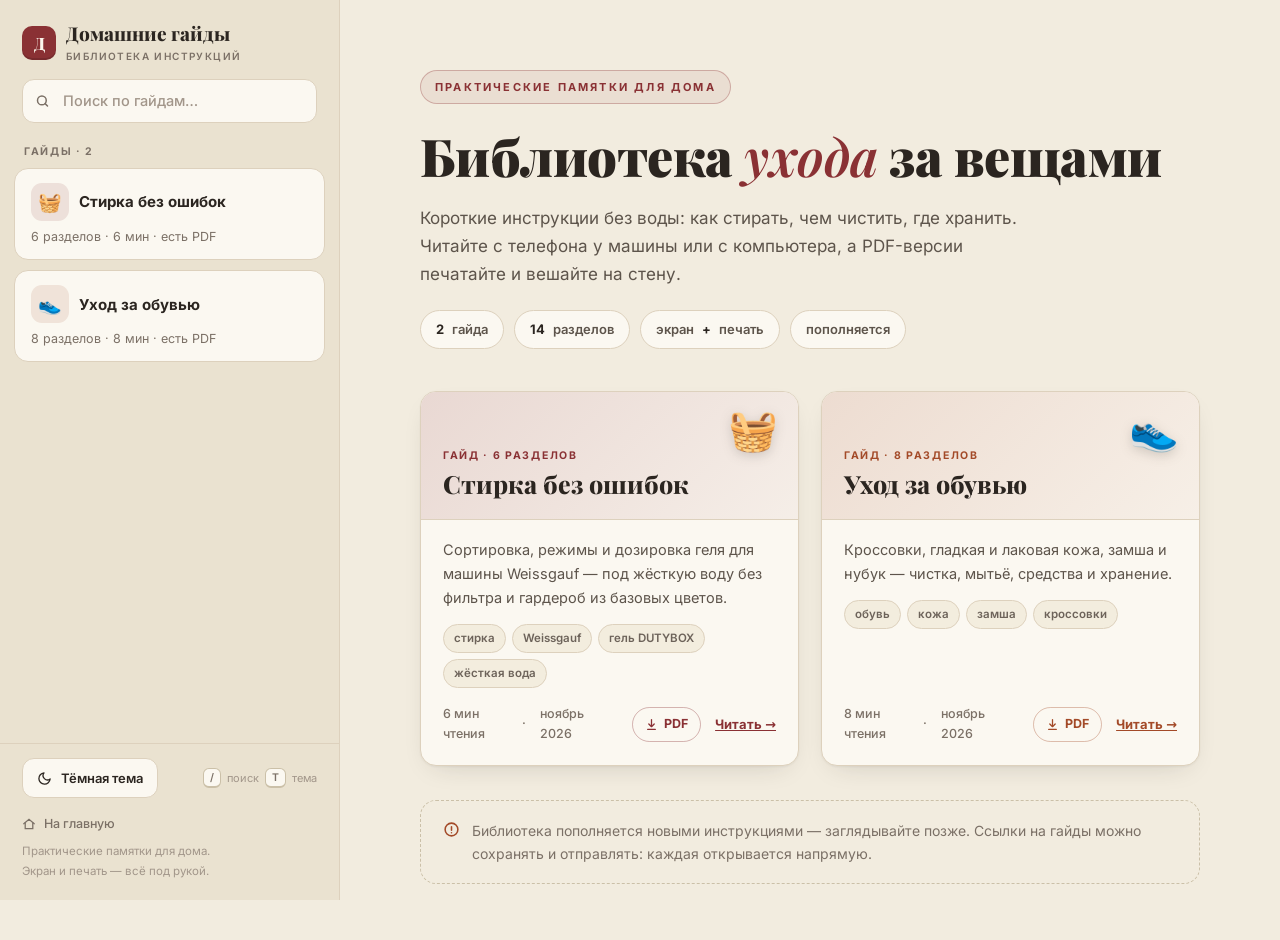
==== index.html @ 1242d40e "Add files via upload" ====
<!DOCTYPE html>
<html lang="ru">
<head>
<meta charset="UTF-8">
<meta name="viewport" content="width=device-width, initial-scale=1, viewport-fit=cover">
<title>Домашние гайды — библиотека инструкций по уходу</title>
<meta name="description" content="Практические памятки для дома: стирка без ошибок и уход за обувью. Читайте онлайн с телефона или компьютера, PDF-версии — для печати.">
<meta name="theme-color" content="#8a3134">
<script>
/* Тема ставится до первой отрисовки, чтобы не было вспышки светлым/тёмным.
   Порядок: сохранённый выбор -> системная настройка -> светлая. */
(function () {
  try {
    var t = localStorage.getItem('cg-theme');
    if (t !== 'dark' && t !== 'light') {
      t = window.matchMedia('(prefers-color-scheme: dark)').matches ? 'dark' : 'light';
    }
    document.documentElement.setAttribute('data-theme', t);
  } catch (e) {}
})();
</script>
<link rel="icon" href="favicon.svg" type="image/svg+xml">
<link rel="apple-touch-icon" href="icons/icon-192.png">
<link rel="manifest" href="manifest.webmanifest">
<meta property="og:title" content="Домашние гайды — библиотека инструкций по уходу">
<meta property="og:description" content="Стирка без ошибок, уход за обувью и другие практические памятки. Экран + печать.">
<meta property="og:type" content="website">
<link rel="stylesheet" href="fonts/fonts.css">
<link rel="stylesheet" href="css/style.css">
</head>
<body data-page="home">
<div id="progress" aria-hidden="true"></div>
<a class="skip" href="#main">К содержанию</a>

<header class="topbar">
  <button id="burger" class="burger" aria-label="Открыть меню" aria-expanded="false" type="button">
    <span></span><span></span><span></span>
  </button>
  <a class="brand" href="./">
    <span class="brand-mark" aria-hidden="true">Д</span>
    <span><span class="brand-name">Домашние гайды</span></span>
  </a>
  <button id="theme-top" class="theme-btn icon-btn" type="button" aria-label="Переключить тему" aria-pressed="false" title="Тёмная тема (T)">
    <svg class="ic-moon" width="17" height="17" viewBox="0 0 24 24" fill="none" stroke="currentColor" stroke-width="2" stroke-linecap="round" stroke-linejoin="round" aria-hidden="true"><path d="M21 12.8A9 9 0 1 1 11.2 3a7 7 0 0 0 9.8 9.8Z"/></svg>
    <svg class="ic-sun" width="17" height="17" viewBox="0 0 24 24" fill="none" stroke="currentColor" stroke-width="2" stroke-linecap="round" stroke-linejoin="round" aria-hidden="true"><circle cx="12" cy="12" r="4"/><path d="M12 2v2M12 20v2M4.9 4.9l1.4 1.4M17.7 17.7l1.4 1.4M2 12h2M20 12h2M4.9 19.1l1.4-1.4M17.7 6.3l1.4-1.4"/></svg>
  </button>
</header>

<div class="overlay" id="overlay"></div>
<aside class="drawer" id="drawer" aria-label="Меню библиотеки"><div class="side-head"><a class="brand" href="./"><span class="brand-mark" aria-hidden="true">Д</span><span><span class="brand-name">Домашние гайды</span><span class="brand-sub">библиотека инструкций</span></span></a></div><div class="side-search"><svg width="15" height="15" viewBox="0 0 24 24" fill="none" stroke="currentColor" stroke-width="2.4" stroke-linecap="round" aria-hidden="true"><circle cx="11" cy="11" r="7"/><path d="m20 20-3.8-3.8"/></svg><input class="search-input" type="search" placeholder="Поиск по гайдам…" aria-label="Поиск по гайдам"></div><div class="side-label">Гайды</div><nav class="side-nav" aria-label="Список гайдов"></nav><div class="side-foot"><div class="side-tools"><button class="theme-btn" type="button" aria-pressed="false" title="Тёмная тема (T)"><svg class="ic-moon" width="15" height="15" viewBox="0 0 24 24" fill="none" stroke="currentColor" stroke-width="2.1" stroke-linecap="round" stroke-linejoin="round" aria-hidden="true"><path d="M21 12.8A9 9 0 1 1 11.2 3a7 7 0 0 0 9.8 9.8Z"/></svg><svg class="ic-sun" width="15" height="15" viewBox="0 0 24 24" fill="none" stroke="currentColor" stroke-width="2.1" stroke-linecap="round" stroke-linejoin="round" aria-hidden="true"><circle cx="12" cy="12" r="4"/><path d="M12 2v2M12 20v2M4.9 4.9l1.4 1.4M17.7 17.7l1.4 1.4M2 12h2M20 12h2M4.9 19.1l1.4-1.4M17.7 6.3l1.4-1.4"/></svg><span class="tb-label">Тёмная тема</span></button><span class="side-kbd" title="Горячие клавиши"><kbd>/</kbd> поиск <kbd>T</kbd> тема</span></div><a href="./"><svg width="14" height="14" viewBox="0 0 24 24" fill="none" stroke="currentColor" stroke-width="2.2" stroke-linecap="round" aria-hidden="true"><path d="M3 11.5 12 4l9 7.5"/><path d="M5.5 10v10h13V10"/></svg> На главную</a><span class="side-copy">Практические памятки для дома.<br>Экран и печать — всё под рукой.</span></div><button class="drawer-close" aria-label="Закрыть меню" type="button">✕</button></aside>
<aside class="sidebar" id="sidebar" aria-label="Меню библиотеки"><div class="side-head"><a class="brand" href="./"><span class="brand-mark" aria-hidden="true">Д</span><span><span class="brand-name">Домашние гайды</span><span class="brand-sub">библиотека инструкций</span></span></a></div><div class="side-search"><svg width="15" height="15" viewBox="0 0 24 24" fill="none" stroke="currentColor" stroke-width="2.4" stroke-linecap="round" aria-hidden="true"><circle cx="11" cy="11" r="7"/><path d="m20 20-3.8-3.8"/></svg><input class="search-input" type="search" placeholder="Поиск по гайдам…" aria-label="Поиск по гайдам"></div><div class="side-label">Гайды</div><nav class="side-nav" aria-label="Список гайдов"></nav><div class="side-foot"><div class="side-tools"><button class="theme-btn" type="button" aria-pressed="false" title="Тёмная тема (T)"><svg class="ic-moon" width="15" height="15" viewBox="0 0 24 24" fill="none" stroke="currentColor" stroke-width="2.1" stroke-linecap="round" stroke-linejoin="round" aria-hidden="true"><path d="M21 12.8A9 9 0 1 1 11.2 3a7 7 0 0 0 9.8 9.8Z"/></svg><svg class="ic-sun" width="15" height="15" viewBox="0 0 24 24" fill="none" stroke="currentColor" stroke-width="2.1" stroke-linecap="round" stroke-linejoin="round" aria-hidden="true"><circle cx="12" cy="12" r="4"/><path d="M12 2v2M12 20v2M4.9 4.9l1.4 1.4M17.7 17.7l1.4 1.4M2 12h2M20 12h2M4.9 19.1l1.4-1.4M17.7 6.3l1.4-1.4"/></svg><span class="tb-label">Тёмная тема</span></button><span class="side-kbd" title="Горячие клавиши"><kbd>/</kbd> поиск <kbd>T</kbd> тема</span></div><a href="./"><svg width="14" height="14" viewBox="0 0 24 24" fill="none" stroke="currentColor" stroke-width="2.2" stroke-linecap="round" aria-hidden="true"><path d="M3 11.5 12 4l9 7.5"/><path d="M5.5 10v10h13V10"/></svg> На главную</a><span class="side-copy">Практические памятки для дома.<br>Экран и печать — всё под рукой.</span></div></aside>

<main id="main" class="main" tabindex="-1">
  <div class="main-inner">
<div class="hero"><span class="hero-kicker">Практические памятки для дома</span>
<h1>Библиотека <em>ухода</em> за вещами</h1>
<p class="hero-p">Короткие инструкции без воды: как стирать, чем чистить, где хранить. Читайте с телефона у машины или с компьютера, а PDF-версии печатайте и вешайте на стену.</p><div class="hero-stats"><span class="stat"><b>2</b> гайда</span><span class="stat"><b>14</b> разделов</span><span class="stat">экран <b>+</b> печать</span><span class="stat">пополняется</span></div></div><div class="lib-grid">
<article class="g-card" style="--ac:#8a3134" data-search="стирка weissgauf гель dutybox жёсткая вода сортировка режимы дозировка белье"><div class="g-cover"><span class="g-cover-emoji" aria-hidden="true">🧺</span><div><div class="g-cover-tag">Гайд · 6 разделов</div><div class="g-cover-title">Стирка без ошибок</div></div></div><div class="g-body">
<p class="g-sub">Сортировка, режимы и дозировка геля для машины Weissgauf — под жёсткую воду без фильтра и гардероб из базовых цветов.</p><div class="g-tags"><span class="tag">стирка</span><span class="tag">Weissgauf</span><span class="tag">гель DUTYBOX</span><span class="tag">жёсткая вода</span></div><div class="g-meta"><span>6 мин чтения</span><span>·</span><span>ноябрь 2026</span><span class="grow"></span><a class="g-pdf" href="pdf/gid-po-stirke-a4.pdf" download="" title="Скачать PDF для печати"><svg width="13" height="13" viewBox="0 0 24 24" fill="none" stroke="currentColor" stroke-width="2.4" stroke-linecap="round" stroke-linejoin="round" aria-hidden="true"><path d="M12 3v12"></path><path d="m7 11 5 5 5-5"></path><path d="M5 21h14"></path></svg>PDF</a><a class="g-read" href="guides/stirka-bez-oshibok.html">Читать →</a></div></div></article>
<article class="g-card" style="--ac:#a34a28" data-search="обувь кожа замша нубук кроссовки уход чистка хранение лак гладкая"><div class="g-cover"><span class="g-cover-emoji" aria-hidden="true">👟</span><div><div class="g-cover-tag">Гайд · 8 разделов</div><div class="g-cover-title">Уход за обувью</div></div></div><div class="g-body">
<p class="g-sub">Кроссовки, гладкая и лаковая кожа, замша и нубук — чистка, мытьё, средства и хранение.</p><div class="g-tags"><span class="tag">обувь</span><span class="tag">кожа</span><span class="tag">замша</span><span class="tag">кроссовки</span></div><div class="g-meta"><span>8 мин чтения</span><span>·</span><span>ноябрь 2026</span><span class="grow"></span><a class="g-pdf" href="pdf/uhod-za-obuvyu.pdf" download="" title="Скачать PDF для печати"><svg width="13" height="13" viewBox="0 0 24 24" fill="none" stroke="currentColor" stroke-width="2.4" stroke-linecap="round" stroke-linejoin="round" aria-hidden="true"><path d="M12 3v12"></path><path d="m7 11 5 5 5-5"></path><path d="M5 21h14"></path></svg>PDF</a><a class="g-read" href="guides/uhod-za-obuvyu.html">Читать →</a></div></div></article>
</div><div class="home-note"><svg width="17" height="17" viewBox="0 0 24 24" fill="none" stroke="currentColor" stroke-width="2.2" stroke-linecap="round" aria-hidden="true"><circle cx="12" cy="12" r="9"></circle><path d="M12 8v5"></path><path d="M12 16.5v.01"></path></svg><span>Библиотека пополняется новыми инструкциями — заглядывайте позже. Ссылки на гайды можно сохранять и отправлять: каждая открывается напрямую.</span></div>
  </div>
</main>

<div id="toast" class="toast" role="status" aria-live="polite"></div>

<button id="to-top" class="to-top" type="button" aria-label="Наверх" title="Наверх">
  <svg width="20" height="20" viewBox="0 0 24 24" fill="none" stroke="currentColor" stroke-width="2.4" stroke-linecap="round" stroke-linejoin="round" aria-hidden="true"><path d="M12 19V5"/><path d="m5 12 7-7 7 7"/></svg>
</button>

<noscript>
  <div style="max-width:640px;margin:24px auto;padding:0 20px;font-family:Arial,sans-serif;text-align:center">
    Меню и поиск работают с включённым JavaScript. Все материалы доступны и без него:
    <a href="./">главная</a> ·
    <a href="guides/stirka-bez-oshibok.html">Стирка без ошибок</a> ·
    <a href="guides/uhod-za-obuvyu.html">Уход за обувью</a> ·
    <a href="pdf/gid-po-stirke-a4.pdf">PDF: стирка</a> ·
    <a href="pdf/uhod-za-obuvyu.pdf">PDF: обувь</a>
  </div>
</noscript>

<script src="js/registry.js"></script>
<script src="js/app.js"></script>
</body>
</html>
---- fonts/fonts.css ----
/* Локальные шрифты: Inter + Playfair Display (cyrillic + latin, OFL) */
/* cyrillic */
@font-face {
  font-family: 'Inter';
  font-style: normal;
  font-weight: 400;
  font-display: swap;
  src: url(inter-400-cyrillic.woff2) format('woff2');
  unicode-range: U+0301, U+0400-045F, U+0490-0491, U+04B0-04B1, U+2116;
}
/* latin */
@font-face {
  font-family: 'Inter';
  font-style: normal;
  font-weight: 400;
  font-display: swap;
  src: url(inter-400-latin.woff2) format('woff2');
  unicode-range: U+0000-00FF, U+0131, U+0152-0153, U+02BB-02BC, U+02C6, U+02DA, U+02DC, U+0304, U+0308, U+0329, U+2000-206F, U+20AC, U+2122, U+2191, U+2193, U+2212, U+2215, U+FEFF, U+FFFD;
}
/* cyrillic */
@font-face {
  font-family: 'Inter';
  font-style: normal;
  font-weight: 500;
  font-display: swap;
  src: url(inter-500-cyrillic.woff2) format('woff2');
  unicode-range: U+0301, U+0400-045F, U+0490-0491, U+04B0-04B1, U+2116;
}
/* latin */
@font-face {
  font-family: 'Inter';
  font-style: normal;
  font-weight: 500;
  font-display: swap;
  src: url(inter-500-latin.woff2) format('woff2');
  unicode-range: U+0000-00FF, U+0131, U+0152-0153, U+02BB-02BC, U+02C6, U+02DA, U+02DC, U+0304, U+0308, U+0329, U+2000-206F, U+20AC, U+2122, U+2191, U+2193, U+2212, U+2215, U+FEFF, U+FFFD;
}
/* cyrillic */
@font-face {
  font-family: 'Inter';
  font-style: normal;
  font-weight: 600;
  font-display: swap;
  src: url(inter-600-cyrillic.woff2) format('woff2');
  unicode-range: U+0301, U+0400-045F, U+0490-0491, U+04B0-04B1, U+2116;
}
/* latin */
@font-face {
  font-family: 'Inter';
  font-style: normal;
  font-weight: 600;
  font-display: swap;
  src: url(inter-600-latin.woff2) format('woff2');
  unicode-range: U+0000-00FF, U+0131, U+0152-0153, U+02BB-02BC, U+02C6, U+02DA, U+02DC, U+0304, U+0308, U+0329, U+2000-206F, U+20AC, U+2122, U+2191, U+2193, U+2212, U+2215, U+FEFF, U+FFFD;
}
/* cyrillic */
@font-face {
  font-family: 'Inter';
  font-style: normal;
  font-weight: 700;
  font-display: swap;
  src: url(inter-700-cyrillic.woff2) format('woff2');
  unicode-range: U+0301, U+0400-045F, U+0490-0491, U+04B0-04B1, U+2116;
}
/* latin */
@font-face {
  font-family: 'Inter';
  font-style: normal;
  font-weight: 700;
  font-display: swap;
  src: url(inter-700-latin.woff2) format('woff2');
  unicode-range: U+0000-00FF, U+0131, U+0152-0153, U+02BB-02BC, U+02C6, U+02DA, U+02DC, U+0304, U+0308, U+0329, U+2000-206F, U+20AC, U+2122, U+2191, U+2193, U+2212, U+2215, U+FEFF, U+FFFD;
}
/* cyrillic */
@font-face {
  font-family: 'Inter';
  font-style: normal;
  font-weight: 800;
  font-display: swap;
  src: url(inter-800-cyrillic.woff2) format('woff2');
  unicode-range: U+0301, U+0400-045F, U+0490-0491, U+04B0-04B1, U+2116;
}
/* latin */
@font-face {
  font-family: 'Inter';
  font-style: normal;
  font-weight: 800;
  font-display: swap;
  src: url(inter-800-latin.woff2) format('woff2');
  unicode-range: U+0000-00FF, U+0131, U+0152-0153, U+02BB-02BC, U+02C6, U+02DA, U+02DC, U+0304, U+0308, U+0329, U+2000-206F, U+20AC, U+2122, U+2191, U+2193, U+2212, U+2215, U+FEFF, U+FFFD;
}
/* cyrillic */
@font-face {
  font-family: 'Playfair Display';
  font-style: italic;
  font-weight: 600;
  font-display: swap;
  src: url(playfair-display-600-italic-cyrillic.woff2) format('woff2');
  unicode-range: U+0301, U+0400-045F, U+0490-0491, U+04B0-04B1, U+2116;
}
/* latin */
@font-face {
  font-family: 'Playfair Display';
  font-style: italic;
  font-weight: 600;
  font-display: swap;
  src: url(playfair-display-600-italic-latin.woff2) format('woff2');
  unicode-range: U+0000-00FF, U+0131, U+0152-0153, U+02BB-02BC, U+02C6, U+02DA, U+02DC, U+0304, U+0308, U+0329, U+2000-206F, U+20AC, U+2122, U+2191, U+2193, U+2212, U+2215, U+FEFF, U+FFFD;
}
/* cyrillic */
@font-face {
  font-family: 'Playfair Display';
  font-style: normal;
  font-weight: 700;
  font-display: swap;
  src: url(playfair-display-700-cyrillic.woff2) format('woff2');
  unicode-range: U+0301, U+0400-045F, U+0490-0491, U+04B0-04B1, U+2116;
}
/* latin */
@font-face {
  font-family: 'Playfair Display';
  font-style: normal;
  font-weight: 700;
  font-display: swap;
  src: url(playfair-display-700-latin.woff2) format('woff2');
  unicode-range: U+0000-00FF, U+0131, U+0152-0153, U+02BB-02BC, U+02C6, U+02DA, U+02DC, U+0304, U+0308, U+0329, U+2000-206F, U+20AC, U+2122, U+2191, U+2193, U+2212, U+2215, U+FEFF, U+FFFD;
}
/* cyrillic */
@font-face {
  font-family: 'Playfair Display';
  font-style: normal;
  font-weight: 800;
  font-display: swap;
  src: url(playfair-display-800-cyrillic.woff2) format('woff2');
  unicode-range: U+0301, U+0400-045F, U+0490-0491, U+04B0-04B1, U+2116;
}
/* latin */
@font-face {
  font-family: 'Playfair Display';
  font-style: normal;
  font-weight: 800;
  font-display: swap;
  src: url(playfair-display-800-latin.woff2) format('woff2');
  unicode-range: U+0000-00FF, U+0131, U+0152-0153, U+02BB-02BC, U+02C6, U+02DA, U+02DC, U+0304, U+0308, U+0329, U+2000-206F, U+20AC, U+2122, U+2191, U+2193, U+2212, U+2215, U+FEFF, U+FFFD;
}
/* cyrillic */
@font-face {
  font-family: 'Playfair Display';
  font-style: normal;
  font-weight: 900;
  font-display: swap;
  src: url(playfair-display-900-cyrillic.woff2) format('woff2');
  unicode-range: U+0301, U+0400-045F, U+0490-0491, U+04B0-04B1, U+2116;
}
/* latin */
@font-face {
  font-family: 'Playfair Display';
  font-style: normal;
  font-weight: 900;
  font-display: swap;
  src: url(playfair-display-900-latin.woff2) format('woff2');
  unicode-range: U+0000-00FF, U+0131, U+0152-0153, U+02BB-02BC, U+02C6, U+02DA, U+02DC, U+0304, U+0308, U+0329, U+2000-206F, U+20AC, U+2122, U+2191, U+2193, U+2212, U+2215, U+FEFF, U+FFFD;
}
---- css/style.css ----
/* ============================================================
   Домашние гайды — библиотека инструкций по уходу
   Тёплая журнальная палитра: крем + вино + терракота
   ============================================================ */

:root{
  --bg:#f2ecdf;
  --bg-2:#eae2d0;
  --card:#fbf8f1;
  --card-2:#f3edde;
  --ink:#2b2520;
  --muted:#7b7066;
  --soft:#5d544b;
  --body2:#453e35;
  --tag2:#6d635a;
  --quote:#463d33;
  --faint:#a2968a;
  --line:#ddd1bd;
  --line-2:#cbc0a8;
  --wine:#8a3134;
  --wine-ink:#8a3134;
  --wine-d:#6f2729;
  --terra:#a34a28;
  --terra-ink:#a34a28;
  --olive:#66713d;
  --olive-ink:#66713d;
  --on-accent:#fbf6ec;
  --topbar-bg:rgba(242,236,223,.92);
  --overlay:rgba(43,37,32,.42);
  --toast-bg:#332c26;
  --toast-fg:#f6efe2;
  --sb-thumb:#cfc3ad;
  --lid1:#e6dcc8;
  --lid2:#d9cdb4;
  --sel:rgba(138,49,52,.18);
  --sh:0 1px 2px rgba(43,37,32,.05),0 10px 28px -14px rgba(43,37,32,.22);
  --sh-hover:0 2px 4px rgba(43,37,32,.06),0 16px 36px -14px rgba(43,37,32,.30);
  --r:16px;
  --topbar-h:60px;
  --font-body:'Inter',system-ui,-apple-system,'Segoe UI',Roboto,Arial,sans-serif;
  --font-disp:'Playfair Display',Georgia,'Times New Roman',serif;
  color-scheme:light;
}

*{box-sizing:border-box}
html{scroll-behavior:smooth}
body{
  margin:0;
  background:var(--bg);
  color:var(--ink);
  font:400 16px/1.65 var(--font-body);
  -webkit-font-smoothing:antialiased;
  text-rendering:optimizeLegibility;
  transition:background-color .25s ease,color .25s ease;
}
h1,h2,h3,h4{font-family:var(--font-disp);font-weight:800;line-height:1.22;margin:0}
p{margin:0 0 12px}
p:last-child{margin-bottom:0}
a{color:var(--wine-ink)}
img{max-width:100%}
button{font-family:inherit}
::selection{background:var(--sel)}

:focus-visible{outline:2px solid var(--wine-ink);outline-offset:2px;border-radius:6px}

.skip{
  position:absolute;left:-9999px;top:0;z-index:200;
  background:var(--wine);color:var(--on-accent);padding:10px 18px;border-radius:0 0 10px 0;font-weight:600;text-decoration:none;
}
.skip:focus{left:0}

/* ============ ПРОГРЕСС ЧТЕНИЯ ============ */
#progress{
  position:fixed;top:0;left:0;height:3px;width:0;
  background:linear-gradient(90deg,var(--wine),var(--terra));
  z-index:120;transition:width .12s linear;
}

/* ============ ТОПБАР (мобильный) ============ */
.topbar{
  display:none;
  position:sticky;top:0;z-index:90;
  height:var(--topbar-h);
  align-items:center;gap:6px;
  padding:0 12px;
  padding-top:env(safe-area-inset-top,0px);
  background:var(--topbar-bg);
  backdrop-filter:blur(10px);
  -webkit-backdrop-filter:blur(10px);
  border-bottom:1px solid var(--line);
}
.brand{
  display:flex;align-items:center;gap:10px;
  text-decoration:none;color:var(--ink);
}
.brand-mark{
  width:34px;height:34px;flex:none;border-radius:10px;
  background:var(--wine);color:var(--on-accent);
  display:grid;place-items:center;
  font-family:var(--font-disp);font-weight:800;font-size:17px;
  box-shadow:inset 0 -2px 0 rgba(0,0,0,.14);
}
.brand-name{font-family:var(--font-disp);font-weight:800;font-size:19px;line-height:1.05}
.brand-sub{display:block;font-family:var(--font-body);font-weight:600;font-size:10px;letter-spacing:.14em;text-transform:uppercase;color:var(--muted)}
.brand:hover .brand-name{color:var(--wine-ink)}

.burger{
  width:44px;height:44px;flex:none;
  border:1px solid var(--line);border-radius:12px;
  background:var(--card);cursor:pointer;
  display:grid;place-items:center;
  padding:0;
}
.burger span{display:block;width:18px;height:2px;background:var(--ink);border-radius:2px;margin:2.5px auto;transition:transform .2s,opacity .2s}
.burger[aria-expanded="true"] span:nth-child(1){transform:translateY(7px) rotate(45deg)}
.burger[aria-expanded="true"] span:nth-child(2){opacity:0}
.burger[aria-expanded="true"] span:nth-child(3){transform:translateY(-7px) rotate(-45deg)}

/* ============ САЙДБАР ============ */
.sidebar{
  position:fixed;top:0;left:0;bottom:0;z-index:80;
  width:340px;
  display:flex;flex-direction:column;
  background:var(--bg-2);
  border-right:1px solid var(--line);
}
.side-head{padding:22px 22px 14px}
.side-search{position:relative;margin:0 22px 14px}
.side-search svg{position:absolute;left:13px;top:50%;transform:translateY(-50%);color:var(--muted);pointer-events:none}
.search-input{
  width:100%;height:44px;
  padding:0 14px 0 40px;
  border:1px solid var(--line);border-radius:12px;
  background:var(--card);color:var(--ink);
  font:500 14.5px var(--font-body);
}
.search-input::placeholder{color:var(--faint)}
.search-input:focus{border-color:var(--line-2);outline:none;box-shadow:0 0 0 3px rgba(138,49,52,.10)}

.side-label{
  padding:6px 24px;
  font-size:10.5px;font-weight:700;letter-spacing:.16em;text-transform:uppercase;color:var(--muted);
}
.side-nav{flex:1;overflow-y:auto;padding:2px 14px 18px;overscroll-behavior:contain}
.side-nav::-webkit-scrollbar{width:8px}
.side-nav::-webkit-scrollbar-thumb{background:var(--sb-thumb);border-radius:8px;border:2px solid var(--bg-2)}

.side-card{
  display:block;position:relative;
  padding:14px 14px 13px 16px;margin-bottom:10px;
  background:var(--card);border:1px solid var(--line);border-radius:14px;
  text-decoration:none;color:var(--ink);
  transition:transform .15s ease,box-shadow .15s ease,border-color .15s ease;
}
.side-card:hover{transform:translateX(3px);box-shadow:var(--sh)}
.side-card.active{border-color:var(--ac,#8a3134);box-shadow:inset 3px 0 0 var(--ac,#8a3134),var(--sh)}
.side-card-top{display:flex;align-items:center;gap:10px}
.side-emoji{
  width:38px;height:38px;flex:none;border-radius:11px;
  display:grid;place-items:center;font-size:19px;
  background:color-mix(in srgb,var(--ac,#8a3134) 12%,var(--card));
}
.side-card-t{font-weight:700;font-size:15px;line-height:1.3}
.side-card-meta{margin-top:7px;font-size:12.5px;color:var(--muted);line-height:1.45}
.side-empty{padding:18px 12px;color:var(--muted);font-size:14px;text-align:center}

.side-foot{border-top:1px solid var(--line);padding:14px 22px 18px;font-size:12.5px;color:var(--muted)}
.side-foot a{display:flex;align-items:center;gap:8px;color:var(--muted);text-decoration:none;padding:6px 0;font-weight:500}
.side-foot a:hover{color:var(--wine-ink)}
.side-foot .dot{color:var(--line-2)}
.side-copy{margin-top:8px;font-size:11.5px;color:var(--faint)}

/* ============ ОСНОВНАЯ КОЛОНКА ============ */
.main{
  margin-left:340px;
  min-height:100vh;
  display:flex;flex-direction:column;
}
.main-inner{flex:1;width:100%;max-width:860px;margin:0 auto;padding:44px 40px 56px}

/* ============ ГЛАВНАЯ ============ */
.hero{padding:26px 0 8px}
.hero-kicker{
  display:inline-flex;align-items:center;gap:8px;
  font-size:11px;font-weight:700;letter-spacing:.2em;text-transform:uppercase;color:var(--wine-ink);
  border:1px solid color-mix(in srgb,var(--wine-ink) 30%,transparent);
  background:color-mix(in srgb,var(--wine-ink) 7%,transparent);
  padding:7px 14px;border-radius:999px;margin-bottom:20px;
}
.hero h1{font-size:clamp(34px,4.6vw,52px);font-weight:900;letter-spacing:-.01em}
.hero h1 em{font-style:italic;font-weight:600;color:var(--wine-ink)}
.hero-p{max-width:600px;margin-top:16px;font-size:17px;color:var(--soft)}
.hero-stats{display:flex;flex-wrap:wrap;gap:10px;margin-top:22px}
.stat{
  display:inline-flex;align-items:center;gap:8px;
  background:var(--card);border:1px solid var(--line);border-radius:999px;
  padding:8px 15px;font-size:13px;font-weight:600;color:var(--soft);
}
.stat b{color:var(--ink);font-weight:700}

.lib-grid{display:grid;grid-template-columns:1fr 1fr;gap:22px;margin-top:34px}
.g-card{
  position:relative;display:flex;flex-direction:column;
  background:var(--card);border:1px solid var(--line);border-radius:var(--r);
  overflow:hidden;text-decoration:none;color:var(--ink);
  box-shadow:var(--sh);
  transition:transform .18s ease,box-shadow .18s ease;
}
.g-card:hover{transform:translateY(-4px);box-shadow:var(--sh-hover)}
.g-cover{
  position:relative;min-height:128px;padding:20px 22px;
  display:flex;align-items:flex-end;
  background:linear-gradient(135deg,color-mix(in srgb,var(--ac) 16%,var(--card)),color-mix(in srgb,var(--ac) 5%,var(--card)));
  border-bottom:1px solid var(--line);
}
.g-cover-emoji{
  position:absolute;top:18px;right:20px;font-size:40px;line-height:1;
  filter:drop-shadow(0 3px 6px rgba(43,37,32,.18));
}
.g-cover-tag{
  font-size:10.5px;font-weight:700;letter-spacing:.16em;text-transform:uppercase;color:var(--ac);
}
.g-cover-title{font-family:var(--font-disp);font-weight:800;font-size:25px;line-height:1.15;margin-top:6px}
.g-body{padding:18px 22px 20px;display:flex;flex-direction:column;flex:1}
.g-sub{font-size:14.5px;color:var(--soft);margin:0 0 14px}
.g-tags{display:flex;flex-wrap:wrap;gap:6px;margin-bottom:16px}
.tag{
  font-size:11.5px;font-weight:600;color:var(--tag2);
  background:var(--card-2);border:1px solid var(--line);
  padding:4px 10px;border-radius:999px;
}
.g-meta{
  margin-top:auto;display:flex;align-items:center;gap:14px;
  font-size:12.5px;color:var(--muted);font-weight:500;
}
.g-meta .grow{flex:1}
.g-pdf{
  display:inline-flex;align-items:center;gap:6px;
  font-weight:700;font-size:12.5px;color:var(--ac);
  text-decoration:none;border:1px solid color-mix(in srgb,var(--ac) 35%,transparent);
  padding:6px 12px;border-radius:999px;
  transition:background .15s;
}
.g-pdf:hover{background:color-mix(in srgb,var(--ac) 9%,transparent)}
.g-read{
  display:inline-flex;align-items:center;gap:6px;
  font-weight:700;font-size:13px;color:var(--ac);
  white-space:nowrap;
}
.g-card .g-pdf{position:relative;z-index:2}
.g-card:hover .g-read{gap:9px}

.home-note{
  margin-top:34px;padding:18px 22px;
  border:1px dashed var(--line-2);border-radius:var(--r);
  color:var(--muted);font-size:14px;display:flex;gap:12px;align-items:flex-start;
}
.home-note svg{flex:none;margin-top:2px;color:var(--terra-ink)}

/* ============ СТАТЬЯ ============ */
.crumbs{display:flex;align-items:center;gap:8px;margin-bottom:22px}
.crumbs a{
  display:inline-flex;align-items:center;gap:7px;
  font-size:13px;font-weight:600;color:var(--muted);text-decoration:none;
  padding:8px 14px;border:1px solid var(--line);border-radius:999px;background:var(--card);
  transition:color .15s,border-color .15s;
}
.crumbs a:hover{color:var(--wine-ink);border-color:var(--line-2)}

.art-head{padding:6px 0 8px;border-bottom:2px solid var(--ac);margin-bottom:26px}
.art-chips{display:flex;flex-wrap:wrap;align-items:center;gap:8px;margin-bottom:14px}
.art-emoji{
  width:44px;height:44px;border-radius:13px;font-size:23px;
  display:grid;place-items:center;
  background:color-mix(in srgb,var(--ac) 13%,var(--card));
  border:1px solid color-mix(in srgb,var(--ac) 22%,transparent);
}
.art-kicker{font-size:11px;font-weight:700;letter-spacing:.18em;text-transform:uppercase;color:var(--ac)}
.art-head h1{font-size:clamp(30px,4vw,44px);font-weight:900;letter-spacing:-.01em;margin:8px 0 10px}
.art-lede{font-size:17px;color:var(--soft);max-width:640px}
.art-actions{display:flex;flex-wrap:wrap;gap:10px;margin-top:18px}
.btn{
  display:inline-flex;align-items:center;gap:8px;
  min-height:44px;padding:10px 18px;
  border-radius:999px;border:1px solid transparent;
  font:600 14px var(--font-body);text-decoration:none;cursor:pointer;
  transition:background .15s,transform .1s;
}
.btn:active{transform:scale(.97)}
.btn-accent{background:var(--ac);color:var(--on-accent)}
.btn-accent:hover{background:color-mix(in srgb,var(--ac) 86%,black)}
.btn-ghost{background:var(--card);border-color:var(--line);color:var(--ink)}
.btn-ghost:hover{border-color:var(--line-2);background:var(--card-2)}
.art-meta{
  display:flex;flex-wrap:wrap;gap:6px 18px;margin-top:16px;
  font-size:12.5px;color:var(--muted);font-weight:500;
}
.art-meta b{color:var(--soft);font-weight:600}

/* Содержание */
.toc{
  background:var(--card);border:1px solid var(--line);border-radius:var(--r);
  padding:20px 22px;margin-bottom:40px;box-shadow:var(--sh);
}
.toc-t{
  font-family:var(--font-body);font-size:11px;font-weight:700;
  letter-spacing:.18em;text-transform:uppercase;color:var(--muted);margin-bottom:12px;
}
.toc ol{list-style:none;margin:0;padding:0;display:grid;grid-template-columns:1fr 1fr;gap:2px 22px}
.toc a{
  display:flex;gap:10px;align-items:baseline;
  padding:7px 6px;border-radius:9px;text-decoration:none;color:var(--ink);
  font-size:14.5px;font-weight:500;line-height:1.4;
}
.toc a:hover{background:var(--card-2)}
.toc .n{font-family:var(--font-disp);font-style:italic;font-weight:600;color:var(--ac);font-size:13px;min-width:20px}
.toc a.cur{background:color-mix(in srgb,var(--ac) 8%,transparent)}
.toc a.cur .t{font-weight:700}

/* Разделы */
.sec{scroll-margin-top:84px;margin-bottom:46px}
.sec-head{display:flex;gap:18px;align-items:baseline;margin-bottom:14px}
.sec-num{
  font-family:var(--font-disp);font-weight:900;font-style:italic;
  font-size:44px;line-height:1;color:color-mix(in srgb,var(--ac) 55%,transparent);
  flex:none;transform:translateY(4px);
}
.sec-kicker{font-size:10.5px;font-weight:700;letter-spacing:.18em;text-transform:uppercase;color:var(--ac);margin-bottom:5px}
.sec-head h2{font-size:clamp(23px,3vw,30px);letter-spacing:-.01em}
.sec-intro{color:var(--soft);font-size:15.5px;max-width:660px;margin-bottom:20px}
.sec .blk-p{max-width:680px}

/* Потоки сортировки */
.streams{display:flex;flex-direction:column;gap:14px;margin:18px 0}
.stream{
  display:grid;grid-template-columns:56px 1fr;gap:16px;
  background:var(--card);border:1px solid var(--line);border-left:4px solid var(--sc,var(--ac));
  border-radius:14px;padding:16px 18px;box-shadow:var(--sh);
}
.stream-letter{
  width:52px;height:52px;border-radius:14px;
  display:grid;place-items:center;
  font-family:var(--font-disp);font-weight:900;font-size:26px;
  color:var(--sc,var(--ac));
  background:color-mix(in srgb,var(--sc,var(--ac)) 12%,var(--card));
}
.stream-title{font-weight:700;font-size:16px}
.stream-badge{
  display:inline-block;margin-left:8px;padding:3px 9px;border-radius:999px;
  font-size:10px;font-weight:700;letter-spacing:.1em;text-transform:uppercase;
  color:var(--sc,var(--ac));background:color-mix(in srgb,var(--sc,var(--ac)) 10%,transparent);
  vertical-align:2px;
}
.stream-chips{display:flex;flex-wrap:wrap;gap:6px;margin:9px 0 10px}
.chip{
  font-size:12.5px;font-weight:600;padding:4px 11px;border-radius:999px;
  background:var(--card-2);border:1px solid var(--line);color:var(--tag2);
}
.stream-action{display:flex;gap:9px;font-size:14.5px;color:var(--body2)}
.stream-action .arr{color:var(--sc,var(--ac));font-weight:800;flex:none}

/* Примечания */
.note{
  display:flex;gap:13px;
  background:var(--card);border:1px solid var(--line);border-left:4px solid var(--nc,#7b6a55);
  border-radius:13px;padding:15px 17px;margin:16px 0;box-shadow:var(--sh);
}
.note-ic{
  width:30px;height:30px;flex:none;border-radius:999px;
  display:grid;place-items:center;
  font-weight:800;font-size:14px;font-family:var(--font-body);
  color:#fff;background:var(--nc,#7b6a55);
}
.note-t{font-weight:700;font-size:14.5px;margin-bottom:3px}
.note-d{font-size:14.5px;color:var(--body2)}
.note ul{margin:6px 0 0;padding-left:18px}
.note li{margin-bottom:5px}
.note li:last-child{margin-bottom:0}
.note--tip{--nc:var(--olive)}
.note--warn{--nc:var(--wine)}
.note--info{--nc:#7b6a55}
.note--key{--nc:var(--terra)}
.note--key{background:linear-gradient(120deg,color-mix(in srgb,var(--terra) 9%,var(--card)),var(--card))}

/* Таблицы */
.tbl-wrap{
  margin:18px 0;
  background:var(--card);border:1px solid var(--line);border-radius:var(--r);
  box-shadow:var(--sh);overflow-x:auto;
}
table{width:100%;min-width:600px;border-collapse:collapse;font-size:14px}
thead th{
  text-align:left;padding:12px 14px;
  font-size:10.5px;font-weight:700;letter-spacing:.14em;text-transform:uppercase;
  color:var(--ac);background:color-mix(in srgb,var(--ac) 8%,var(--card));
  border-bottom:2px solid color-mix(in srgb,var(--ac) 25%,transparent);
  white-space:nowrap;
}
tbody td{padding:13px 14px;border-bottom:1px solid var(--line);vertical-align:top;line-height:1.55;color:var(--body2)}
tbody tr:last-child td{border-bottom:none}
tbody tr:nth-child(even) td{background:color-mix(in srgb,var(--card-2) 55%,transparent)}
td.strong{font-weight:700;color:var(--ink)}
.row-badge{
  display:inline-block;margin-top:5px;padding:2px 8px;border-radius:999px;
  font-size:10px;font-weight:700;letter-spacing:.08em;text-transform:uppercase;
  color:var(--ac);background:color-mix(in srgb,var(--ac) 11%,transparent);
}
td .dim{color:var(--muted)}

/* Лоток */
.tray{margin:20px 0}
.tray-lid{
  height:12px;margin:0 8px;
  background:linear-gradient(180deg,var(--lid1),var(--lid2));
  border:1px solid var(--line-2);border-bottom:none;
  border-radius:10px 10px 0 0;
}
.tray-cells{display:grid;grid-template-columns:2fr 1fr 1fr;gap:0;border:1px solid var(--line-2);border-radius:0 0 14px 14px;overflow:hidden;box-shadow:var(--sh)}
.tray-cell{padding:16px 16px 14px;background:var(--card);border-right:1px dashed var(--line-2);min-height:128px;display:flex;flex-direction:column}
.tray-cell:last-child{border-right:none}
.tray-slot{font-size:10px;font-weight:700;letter-spacing:.14em;color:var(--muted);margin-bottom:8px}
.tray-name{font-weight:800;font-size:15px;letter-spacing:.02em;text-transform:uppercase;color:var(--ac)}
.tray-cell.t-empty .tray-name{color:var(--muted)}
.tray-cell.t-cond .tray-name{color:var(--olive-ink)}
.tray-sub{font-size:11px;color:var(--muted);font-weight:600;margin-top:2px}
.tray-note{margin-top:auto;padding-top:10px;font-size:13px;color:var(--soft);line-height:1.5}

/* Дозировка */
.dosing{margin:18px 0;border:1px solid var(--line);border-radius:var(--r);background:var(--card);overflow:hidden;box-shadow:var(--sh)}
.dosing-t{
  padding:13px 18px;font-size:11px;font-weight:700;letter-spacing:.16em;text-transform:uppercase;
  color:var(--ac);background:color-mix(in srgb,var(--ac) 8%,var(--card));
  border-bottom:1px solid var(--line);
}
.dose-row{display:grid;grid-template-columns:118px 1fr;gap:14px;align-items:center;padding:14px 18px;border-bottom:1px solid var(--line)}
.dose-row:last-child{border-bottom:none}
.dose-val{font-family:var(--font-disp);font-weight:800;font-size:23px;color:var(--ac);line-height:1}
.dose-val small{display:block;font-family:var(--font-body);font-weight:600;font-size:10px;letter-spacing:.12em;text-transform:uppercase;color:var(--muted);margin-top:4px}
.dose-txt{font-size:14px;color:var(--body2)}
.dose-row.base{background:color-mix(in srgb,var(--ac) 7%,var(--card))}
.base-badge{
  display:inline-block;margin-left:8px;padding:2px 9px;border-radius:999px;
  font-size:10px;font-weight:800;letter-spacing:.1em;text-transform:uppercase;
  background:var(--ac);color:var(--on-accent);vertical-align:2px;
}

/* Особые случаи */
.cases{display:grid;grid-template-columns:1fr 1fr;gap:14px;margin:18px 0}
.case{
  background:var(--card);border:1px solid var(--line);border-radius:14px;
  padding:16px 18px;box-shadow:var(--sh);
}
.case-q{font-weight:700;font-size:15px;margin-bottom:7px;display:flex;gap:9px;align-items:baseline}
.case-q::before{content:'?';flex:none;width:22px;height:22px;border-radius:999px;background:color-mix(in srgb,var(--ac) 13%,transparent);color:var(--ac);font-weight:800;font-size:13px;display:grid;place-items:center;transform:translateY(3px)}
.case-a{font-size:14px;color:var(--body2)}

/* Расходники */
.supplies{display:grid;grid-template-columns:repeat(3,1fr);gap:14px;margin:18px 0}
.supply{
  position:relative;background:var(--card);border:1px solid var(--line);border-radius:14px;
  padding:20px 18px 16px;box-shadow:var(--sh);
}
.supply-num{
  position:absolute;top:-11px;left:16px;
  background:var(--ac);color:var(--on-accent);
  font-size:11px;font-weight:800;letter-spacing:.08em;
  padding:4px 11px;border-radius:999px;
}
.supply-t{font-weight:700;font-size:15.5px;margin-bottom:7px}
.supply-d{font-size:13.5px;color:var(--body2)}

/* Шаги */
.steps{display:flex;flex-direction:column;gap:12px;margin:18px 0;counter-reset:step}
.step{
  display:grid;grid-template-columns:46px 1fr;gap:15px;align-items:start;
  background:var(--card);border:1px solid var(--line);border-radius:14px;
  padding:15px 17px;box-shadow:var(--sh);
}
.step-num{
  counter-increment:step;
  width:44px;height:44px;border-radius:999px;
  display:grid;place-items:center;
  font-family:var(--font-disp);font-weight:800;font-size:19px;
  color:var(--on-accent);background:var(--ac);
  box-shadow:inset 0 -2px 0 rgba(0,0,0,.16);
}
.step-num::before{content:counter(step)}
.step-t{font-weight:700;font-size:15.5px;margin-bottom:4px}
.step-d{font-size:14.5px;color:var(--body2)}

/* Колонки-группы */
.cols{display:grid;grid-template-columns:1fr 1fr;gap:14px;margin:18px 0}
.col-card{
  background:var(--card);border:1px solid var(--line);border-radius:14px;
  padding:17px 19px;box-shadow:var(--sh);
}
.col-t{font-size:12px;font-weight:800;letter-spacing:.13em;text-transform:uppercase;color:var(--ac);margin-bottom:10px;display:flex;align-items:baseline;gap:8px}
.col-t .rn{font-family:var(--font-disp);font-style:italic;font-weight:700;font-size:17px;letter-spacing:0}
.col-card ul{margin:0;padding:0;list-style:none}
.col-card li{
  position:relative;padding:0 0 8px 16px;margin-bottom:7px;
  font-size:14px;color:var(--body2);line-height:1.55;
}
.col-card li:last-child{margin-bottom:0;padding-bottom:0}
.col-card li::before{content:'';position:absolute;left:0;top:9px;width:6px;height:6px;border-radius:999px;background:color-mix(in srgb,var(--ac) 55%,transparent)}
.col-card li b{color:var(--ink)}
.col-card.t-warn{border-left:4px solid var(--wine)}
.col-card.t-warn .col-t{color:var(--wine)}

/* Чек-лист */
.checklist{margin:18px 0;border:1px solid var(--line);border-radius:var(--r);background:var(--card);overflow:hidden;box-shadow:var(--sh)}
.chk-row{
  display:grid;grid-template-columns:30px 1fr;gap:13px;align-items:start;
  padding:14px 18px;border-bottom:1px solid var(--line);cursor:pointer;
  transition:background .12s;
}
.chk-row:hover{background:var(--card-2)}
.chk-row:last-of-type{border-bottom:none}
.chk-box{
  width:24px;height:24px;margin-top:1px;border-radius:8px;
  border:2px solid var(--line-2);background:var(--card);
  display:grid;place-items:center;color:transparent;font-weight:800;font-size:14px;
  transition:all .15s;flex:none;
}
.chk-row.done .chk-box{background:var(--ac);border-color:var(--ac);color:var(--on-accent)}
.chk-t{font-weight:600;font-size:14.5px;line-height:1.45}
.chk-d{font-size:13.5px;color:var(--muted);margin-top:2px}
.chk-row.done .chk-t{color:var(--muted);text-decoration:line-through;text-decoration-color:color-mix(in srgb,var(--ac) 45%,transparent)}
.chk-row.done .chk-d{opacity:.75}
.chk-hint{
  display:flex;justify-content:space-between;align-items:center;gap:10px;
  padding:10px 18px;background:color-mix(in srgb,var(--ac) 6%,var(--card));
  font-size:12px;color:var(--muted);border-top:1px solid var(--line);
}
.chk-reset{background:none;border:none;cursor:pointer;color:var(--ac);font-weight:700;font-size:12px;padding:4px}
.chk-reset:hover{text-decoration:underline}

/* Финальная цитата */
.closing{
  margin:30px 0 8px;padding:26px 30px;
  background:linear-gradient(135deg,color-mix(in srgb,var(--ac) 10%,var(--card)),var(--card));
  border:1px solid color-mix(in srgb,var(--ac) 22%,transparent);
  border-radius:var(--r);position:relative;
}
.closing::before{
  content:'“';position:absolute;top:-2px;left:18px;
  font-family:var(--font-disp);font-size:64px;line-height:1;color:color-mix(in srgb,var(--ac) 40%,transparent);
}
.closing p{font-family:var(--font-disp);font-style:italic;font-size:17.5px;line-height:1.6;color:var(--quote);margin:0}

/* Навигация внизу статьи */
.art-nav{display:grid;grid-template-columns:1fr 1fr;gap:14px;margin-top:44px;padding-top:26px;border-top:1px solid var(--line)}
.art-nav a{
  display:block;padding:16px 18px;border:1px solid var(--line);border-radius:14px;
  background:var(--card);text-decoration:none;color:var(--ink);box-shadow:var(--sh);
  transition:transform .15s,box-shadow .15s;
}
.art-nav a:hover{transform:translateY(-3px);box-shadow:var(--sh-hover)}
.art-nav .dir{font-size:10.5px;font-weight:700;letter-spacing:.16em;text-transform:uppercase;color:var(--muted);margin-bottom:6px}
.art-nav .t{font-weight:700;font-size:15px;color:var(--ac)}
.art-nav .next{text-align:right}

/* Футер сайта */
.site-foot{
  border-top:1px solid var(--line);
  padding:20px 40px;
  padding-bottom:calc(20px + env(safe-area-inset-bottom,0px));
  font-size:12.5px;color:var(--muted);
  display:flex;flex-wrap:wrap;gap:8px 22px;align-items:center;
  background:color-mix(in srgb,var(--card) 40%,transparent);
}
.site-foot .grow{flex:1}

/* ============ ТУЛТИП ============ */
.toast{
  position:fixed;left:50%;bottom:26px;transform:translate(-50%,20px);
  background:var(--toast-bg);color:var(--toast-fg);
  padding:11px 20px;border-radius:999px;font-size:13.5px;font-weight:600;
  opacity:0;pointer-events:none;transition:opacity .2s,transform .2s;
  z-index:150;box-shadow:0 10px 30px -8px rgba(0,0,0,.4);
  max-width:calc(100vw - 40px);text-align:center;
}
.toast.show{opacity:1;transform:translate(-50%,0)}

/* ============ ШТОРКА (мобильный дровер) ============ */
.overlay{
  position:fixed;inset:0;background:var(--overlay);z-index:95;
  opacity:0;pointer-events:none;transition:opacity .22s;
}
.overlay.on{opacity:1;pointer-events:auto}
.drawer{
  position:fixed;top:0;left:0;bottom:0;z-index:100;
  width:min(340px,88vw);
  background:var(--bg-2);border-right:1px solid var(--line);
  transform:translateX(-102%);transition:transform .25s ease;
  display:flex;flex-direction:column;
  padding-top:env(safe-area-inset-top,0px);
}
.drawer.on{transform:none}
.drawer .side-head{display:flex;justify-content:space-between;align-items:center;padding-right:14px}
.drawer-close{
  position:absolute;top:14px;right:12px;z-index:6;
  width:40px;height:40px;border-radius:12px;border:1px solid var(--line);
  background:var(--card);cursor:pointer;font-size:17px;color:var(--muted);
  display:grid;place-items:center;
}

/* ============ ТЁМНАЯ ТЕМА ============
   Тёплый «кофейный» тёмный: те же оттенки, что и в светлой,
   только с уменьшенной яркостью фонов и высветленными акцентами. */
[data-theme="dark"]{
  --bg:#181310;
  --bg-2:#14100d;
  --card:#221b15;
  --card-2:#2a221a;
  --ink:#ede3d3;
  --muted:#a3937e;
  --soft:#c8b9a2;
  --body2:#cdc0aa;
  --tag2:#b1a28a;
  --quote:#d8cab3;
  --faint:#7c6f5d;
  --line:#382f24;
  --line-2:#4d4131;
  --wine:#a8454a;
  --wine-ink:#e09084;
  --wine-d:#7c2f33;
  --terra:#a34a28;
  --terra-ink:#dc9259;
  --olive:#66713d;
  --olive-ink:#a9b46e;
  --on-accent:#fbf6ec;
  --topbar-bg:rgba(24,19,16,.9);
  --overlay:rgba(8,5,3,.62);
  --toast-bg:#f0e7d6;
  --toast-fg:#241d15;
  --sb-thumb:#3f3628;
  --lid1:#3a3125;
  --lid2:#322a1f;
  --sel:rgba(224,144,132,.3);
  --sh:0 1px 2px rgba(0,0,0,.45),0 12px 32px -14px rgba(0,0,0,.6);
  --sh-hover:0 2px 4px rgba(0,0,0,.5),0 18px 40px -14px rgba(0,0,0,.72);
  color-scheme:dark;
}

/* Акцент гайда тёмный по своей природе — на тёмном фоне
   высветляем его там, где он используется как цвет текста */
[data-theme="dark"] :is(.g-cover-tag,.art-kicker,.sec-kicker,.col-t,.toc .n,.dose-val,.tray-name,.stream-action .arr,.g-pdf,.g-read,.chk-reset,.row-badge,.art-nav .t,thead th,.dosing-t){
  color:color-mix(in srgb,var(--ac) 62%,#fff);
}
[data-theme="dark"] .case-q::before{color:color-mix(in srgb,var(--ac) 62%,#fff)}
[data-theme="dark"] .stream-letter{color:color-mix(in srgb,var(--sc,var(--ac)) 62%,#fff)}
[data-theme="dark"] .stream-badge{color:color-mix(in srgb,var(--sc,var(--ac)) 62%,#fff);background:color-mix(in srgb,var(--sc,var(--ac)) 16%,transparent)}
[data-theme="dark"] .sec-num{color:color-mix(in srgb,var(--ac) 72%,transparent)}
[data-theme="dark"] .search-input:focus{box-shadow:0 0 0 3px rgba(224,144,132,.16)}

/* ============ ПЕРЕКЛЮЧАТЕЛЬ ТЕМЫ ============ */
.theme-btn{
  display:inline-flex;align-items:center;gap:9px;
  min-height:40px;padding:8px 14px;
  border:1px solid var(--line);border-radius:12px;
  background:var(--card);color:var(--ink);
  font:600 13px var(--font-body);cursor:pointer;
  transition:border-color .15s,background .15s;
}
.theme-btn:hover{border-color:var(--line-2);background:var(--card-2)}
.theme-btn svg{flex:none}
.theme-btn .ic-sun{display:none}
[data-theme="dark"] .theme-btn .ic-sun{display:block}
[data-theme="dark"] .theme-btn .ic-moon{display:none}
.icon-btn{width:42px;height:42px;padding:0;justify-content:center;margin-left:auto}
.side-tools{display:flex;align-items:center;justify-content:space-between;gap:10px;margin-bottom:10px}
.side-kbd{display:flex;align-items:center;gap:6px;color:var(--faint);font-size:11px;white-space:nowrap}
kbd{
  font:600 10.5px var(--font-body);color:var(--muted);
  border:1px solid var(--line-2);border-bottom-width:2px;border-radius:6px;
  padding:2px 6px;background:var(--card);
}

/* ============ КНОПКА «НАВЕРХ» ============ */
.to-top{
  position:fixed;right:22px;bottom:22px;z-index:85;
  width:46px;height:46px;border-radius:999px;
  border:1px solid var(--line);background:var(--card);color:var(--ink);
  display:grid;place-items:center;cursor:pointer;
  box-shadow:var(--sh-hover);
  opacity:0;pointer-events:none;transform:translateY(8px);
  transition:opacity .2s,transform .2s,border-color .15s;
}
.to-top.on{opacity:1;pointer-events:auto;transform:none}
.to-top:hover{border-color:var(--line-2)}

/* ============ ЯКОРЬ У РАЗДЕЛА ============ */
.sec-anchor{
  border:none;background:none;cursor:pointer;
  color:var(--muted);padding:3px 6px;border-radius:8px;line-height:1;
  opacity:0;transition:opacity .15s,color .15s,background .15s;
  vertical-align:middle;margin-left:6px;transform:translateY(-2px);
}
.sec:hover .sec-anchor,.sec-anchor:focus-visible{opacity:.75}
.sec-anchor:hover{opacity:1;color:var(--ac);background:color-mix(in srgb,var(--ac) 10%,transparent)}
@media (hover:none){.sec-anchor{opacity:.5}}

/* Плавное появление карточек на главной */
@keyframes rise{from{opacity:0;transform:translateY(12px)}to{opacity:1;transform:none}}
.lib-grid .g-card{animation:rise .5s ease backwards}
.lib-grid .g-card:nth-child(2){animation-delay:.08s}
.lib-grid .g-card:nth-child(3){animation-delay:.16s}
.lib-grid .g-card:nth-child(4){animation-delay:.24s}
.lib-grid .g-card:nth-child(5){animation-delay:.32s}
.lib-grid .g-card:nth-child(n+6){animation-delay:.4s}

/* ============ АДАПТИВ ============ */
@media (max-width:1019px){
  .topbar{display:flex}
  .sidebar{display:none}
  .main{margin-left:0}
  .main-inner{padding:26px 18px 48px}
  .hero{padding-top:8px}
  .lib-grid{grid-template-columns:1fr;gap:16px}
  .toc ol{grid-template-columns:1fr}
  .art-nav{grid-template-columns:1fr}
  .art-nav .next{text-align:left}
  .cases{grid-template-columns:1fr}
  .cols{grid-template-columns:1fr}
  .supplies{grid-template-columns:1fr}
  .site-foot{padding-left:18px;padding-right:18px}
}
@media (min-width:1020px){
  .topbar,.overlay,.drawer{display:none !important}
}
@media (max-width:560px){
  body{font-size:15.5px}
  .to-top{right:14px;bottom:14px;width:42px;height:42px}
  .side-kbd{display:none}
  .theme-btn:not(.icon-btn){padding:8px 12px}
  .tray-cells{grid-template-columns:1fr}
  .tray-cell{border-right:none;border-bottom:1px dashed var(--line-2);min-height:0}
  .tray-cell:last-child{border-bottom:none}
  .dose-row{grid-template-columns:96px 1fr;gap:10px}
  .dose-val{font-size:20px}
  .stream{grid-template-columns:44px 1fr;gap:12px;padding:14px}
  .stream-letter{width:42px;height:42px;font-size:21px}
  .sec-num{font-size:36px}
  .step{grid-template-columns:40px 1fr;gap:12px}
  .step-num{width:38px;height:38px;font-size:16px}
  .g-cover-title{font-size:22px}
  .main-inner{padding:20px 14px 44px}
  .hero h1{font-size:32px}
  .closing{padding:22px 20px}
}

/* ============ ПЕЧАТЬ ============ */
@media print{
  /* Печатаем всегда в светлой палитре, даже если включена тёмная */
  :root,[data-theme="dark"]{
    --bg:#fff;--bg-2:#fff;--card:#fff;--card-2:#f5f2ea;
    --ink:#000;--muted:#444;--soft:#222;--body2:#222;--tag2:#333;--quote:#222;--faint:#666;
    --line:#bbb;--line-2:#999;
    --wine:#8a3134;--wine-ink:#8a3134;--wine-d:#6f2729;
    --terra:#a34a28;--terra-ink:#a34a28;--olive:#66713d;--olive-ink:#66713d;
    --on-accent:#fff;--sh:none;--sh-hover:none;
  }
  body{font-size:11.5pt;color:#000;background:#fff}
  .topbar,.sidebar,.drawer,.overlay,#progress,.art-actions,.crumbs,.art-nav,.toast,.skip,.home-note,.g-pdf,.chk-hint,.to-top,.theme-btn,.side-tools,.sec-anchor{display:none !important}
  .main{margin:0}
  .main-inner{max-width:100%;padding:0}
  .note,.tbl-wrap,.step,.stream,.case,.col-card,.supply,.dosing,.checklist,.tray-cells,.toc{box-shadow:none}
  .sec,.note,.step,.tbl-wrap,.stream{break-inside:avoid}
  .toc{display:none}
  a{color:inherit;text-decoration:none}
  thead th{background:#f0ebe0 !important;-webkit-print-color-adjust:exact;print-color-adjust:exact}
}

/* Уважаем настройку «меньше движения» */
@media (prefers-reduced-motion:reduce){
  html{scroll-behavior:auto}
  *,*::before,*::after{transition:none !important;animation:none !important}
}

/* ==== статичная версия: утилиты ==== */
.is-hidden{display:none!important}
.no-results{margin:10px 0 0}
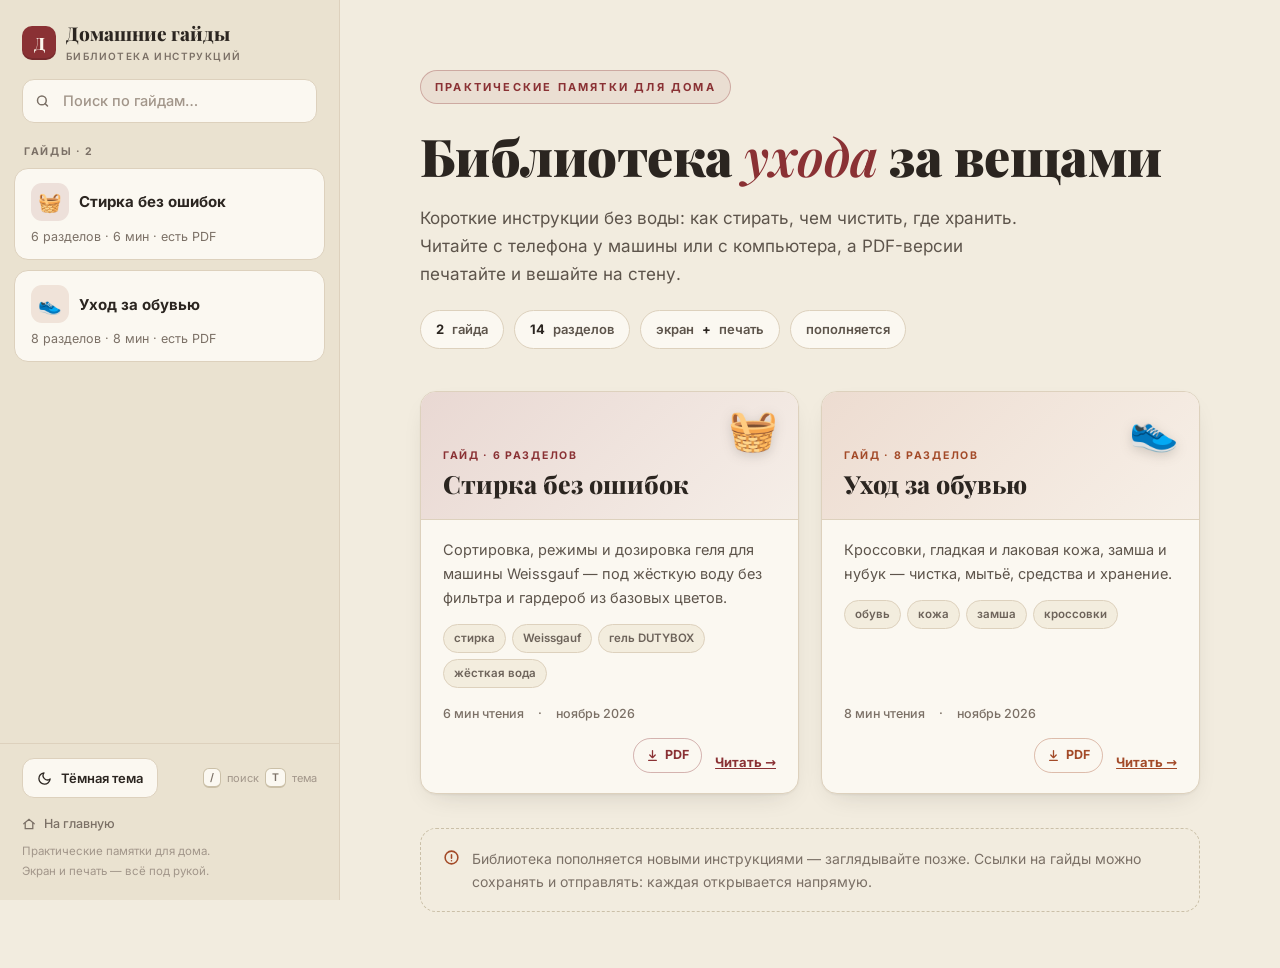
==== commit 38ff2eaa: "Add files via upload" ====
--- a/index.html
+++ b/index.html
@@ -26,7 +26,7 @@
 <meta property="og:description" content="Стирка без ошибок, уход за обувью и другие практические памятки. Экран + печать.">
 <meta property="og:type" content="website">
 <link rel="stylesheet" href="fonts/fonts.css">
-<link rel="stylesheet" href="css/style.css">
+<link rel="stylesheet" href="css/style.css?v=2">
 </head>
 <body data-page="home">
 <div id="progress" aria-hidden="true"></div>
@@ -54,11 +54,11 @@
   <div class="main-inner">
 <div class="hero"><span class="hero-kicker">Практические памятки для дома</span>
 <h1>Библиотека <em>ухода</em> за вещами</h1>
-<p class="hero-p">Короткие инструкции без воды: как стирать, чем чистить, где хранить. Читайте с телефона у машины или с компьютера, а PDF-версии печатайте и вешайте на стену.</p><div class="hero-stats"><span class="stat"><b>2</b> гайда</span><span class="stat"><b>14</b> разделов</span><span class="stat">экран <b>+</b> печать</span><span class="stat">пополняется</span></div></div><div class="lib-grid">
+<p class="hero-p">Короткие инструкции без воды: как стирать, чем чистить, где хранить. Читайте с телефона у машины или с компьютера, а PDF-версии печатайте и вешайте на стену.</p><div class="hero-stats"><span class="stat" data-stat="guides"><b>2</b> гайда</span><span class="stat" data-stat="sections"><b>14</b> разделов</span><span class="stat">экран <b>+</b> печать</span><span class="stat">пополняется</span></div></div><div class="lib-grid">
 <article class="g-card" style="--ac:#8a3134" data-search="стирка weissgauf гель dutybox жёсткая вода сортировка режимы дозировка белье"><div class="g-cover"><span class="g-cover-emoji" aria-hidden="true">🧺</span><div><div class="g-cover-tag">Гайд · 6 разделов</div><div class="g-cover-title">Стирка без ошибок</div></div></div><div class="g-body">
-<p class="g-sub">Сортировка, режимы и дозировка геля для машины Weissgauf — под жёсткую воду без фильтра и гардероб из базовых цветов.</p><div class="g-tags"><span class="tag">стирка</span><span class="tag">Weissgauf</span><span class="tag">гель DUTYBOX</span><span class="tag">жёсткая вода</span></div><div class="g-meta"><span>6 мин чтения</span><span>·</span><span>ноябрь 2026</span><span class="grow"></span><a class="g-pdf" href="pdf/gid-po-stirke-a4.pdf" download="" title="Скачать PDF для печати"><svg width="13" height="13" viewBox="0 0 24 24" fill="none" stroke="currentColor" stroke-width="2.4" stroke-linecap="round" stroke-linejoin="round" aria-hidden="true"><path d="M12 3v12"></path><path d="m7 11 5 5 5-5"></path><path d="M5 21h14"></path></svg>PDF</a><a class="g-read" href="guides/stirka-bez-oshibok.html">Читать →</a></div></div></article>
+<p class="g-sub">Сортировка, режимы и дозировка геля для машины Weissgauf — под жёсткую воду без фильтра и гардероб из базовых цветов.</p><div class="g-tags"><span class="tag">стирка</span><span class="tag">Weissgauf</span><span class="tag">гель DUTYBOX</span><span class="tag">жёсткая вода</span></div><div class="g-meta"><span>6 мин чтения</span><span>·</span><span>ноябрь 2026</span></div><div class="g-foot"><a class="g-pdf" href="pdf/gid-po-stirke-a4.pdf" download="" title="Скачать PDF для печати"><svg width="13" height="13" viewBox="0 0 24 24" fill="none" stroke="currentColor" stroke-width="2.4" stroke-linecap="round" stroke-linejoin="round" aria-hidden="true"><path d="M12 3v12"></path><path d="m7 11 5 5 5-5"></path><path d="M5 21h14"></path></svg>PDF</a><a class="g-read" href="guides/stirka-bez-oshibok.html">Читать →</a></div></div></article>
 <article class="g-card" style="--ac:#a34a28" data-search="обувь кожа замша нубук кроссовки уход чистка хранение лак гладкая"><div class="g-cover"><span class="g-cover-emoji" aria-hidden="true">👟</span><div><div class="g-cover-tag">Гайд · 8 разделов</div><div class="g-cover-title">Уход за обувью</div></div></div><div class="g-body">
-<p class="g-sub">Кроссовки, гладкая и лаковая кожа, замша и нубук — чистка, мытьё, средства и хранение.</p><div class="g-tags"><span class="tag">обувь</span><span class="tag">кожа</span><span class="tag">замша</span><span class="tag">кроссовки</span></div><div class="g-meta"><span>8 мин чтения</span><span>·</span><span>ноябрь 2026</span><span class="grow"></span><a class="g-pdf" href="pdf/uhod-za-obuvyu.pdf" download="" title="Скачать PDF для печати"><svg width="13" height="13" viewBox="0 0 24 24" fill="none" stroke="currentColor" stroke-width="2.4" stroke-linecap="round" stroke-linejoin="round" aria-hidden="true"><path d="M12 3v12"></path><path d="m7 11 5 5 5-5"></path><path d="M5 21h14"></path></svg>PDF</a><a class="g-read" href="guides/uhod-za-obuvyu.html">Читать →</a></div></div></article>
+<p class="g-sub">Кроссовки, гладкая и лаковая кожа, замша и нубук — чистка, мытьё, средства и хранение.</p><div class="g-tags"><span class="tag">обувь</span><span class="tag">кожа</span><span class="tag">замша</span><span class="tag">кроссовки</span></div><div class="g-meta"><span>8 мин чтения</span><span>·</span><span>ноябрь 2026</span></div><div class="g-foot"><a class="g-pdf" href="pdf/uhod-za-obuvyu.pdf" download="" title="Скачать PDF для печати"><svg width="13" height="13" viewBox="0 0 24 24" fill="none" stroke="currentColor" stroke-width="2.4" stroke-linecap="round" stroke-linejoin="round" aria-hidden="true"><path d="M12 3v12"></path><path d="m7 11 5 5 5-5"></path><path d="M5 21h14"></path></svg>PDF</a><a class="g-read" href="guides/uhod-za-obuvyu.html">Читать →</a></div></div></article>
 </div><div class="home-note"><svg width="17" height="17" viewBox="0 0 24 24" fill="none" stroke="currentColor" stroke-width="2.2" stroke-linecap="round" aria-hidden="true"><circle cx="12" cy="12" r="9"></circle><path d="M12 8v5"></path><path d="M12 16.5v.01"></path></svg><span>Библиотека пополняется новыми инструкциями — заглядывайте позже. Ссылки на гайды можно сохранять и отправлять: каждая открывается напрямую.</span></div>
   </div>
 </main>
@@ -80,7 +80,7 @@
   </div>
 </noscript>
 
-<script src="js/registry.js"></script>
-<script src="js/app.js"></script>
+<script src="js/registry.js?v=2"></script>
+<script src="js/app.js?v=2"></script>
 </body>
 </html>
--- a/css/style.css
+++ b/css/style.css
@@ -234,6 +234,10 @@
   font-size:12.5px;color:var(--muted);font-weight:500;
 }
 .g-meta .grow{flex:1}
+/* строка действий карточки: кнопка PDF + прозрачная ссылка «Читать»,
+   растянутая на весь квадрат (кликабельно всё полотно карточки).
+   padding-right оставляет место под надпись «Читать →» с наложения. */
+.g-foot{display:flex;justify-content:flex-end;margin-top:14px;padding-right:74px}
 .g-pdf{
   display:inline-flex;align-items:center;gap:6px;
   font-weight:700;font-size:12.5px;color:var(--ac);
@@ -248,7 +252,14 @@
   white-space:nowrap;
 }
 .g-card .g-pdf{position:relative;z-index:2}
-.g-card:hover .g-read{gap:9px}
+.g-card .g-read{
+  position:absolute;inset:0;z-index:1;
+  display:flex;align-items:flex-end;justify-content:flex-end;
+  padding:18px 22px 20px; /* совпадает с внутренними полями карточки */
+  border-radius:var(--r);
+}
+.g-card .g-read:focus-visible{outline:2px solid var(--ac);outline-offset:-3px}
+.g-card:hover .g-read,.g-card:focus-within .g-read{gap:9px}
 
 .home-note{
   margin-top:34px;padding:18px 22px;
@@ -597,6 +608,8 @@
   padding-top:env(safe-area-inset-top,0px);
 }
 .drawer.on{transform:none}
+/* фон под открытой шторкой не прокручивается */
+body.drawer-open{overflow:hidden}
 .drawer .side-head{display:flex;justify-content:space-between;align-items:center;padding-right:14px}
 .drawer-close{
   position:absolute;top:14px;right:12px;z-index:6;
@@ -762,7 +775,7 @@
     --on-accent:#fff;--sh:none;--sh-hover:none;
   }
   body{font-size:11.5pt;color:#000;background:#fff}
-  .topbar,.sidebar,.drawer,.overlay,#progress,.art-actions,.crumbs,.art-nav,.toast,.skip,.home-note,.g-pdf,.chk-hint,.to-top,.theme-btn,.side-tools,.sec-anchor{display:none !important}
+  .topbar,.sidebar,.drawer,.overlay,#progress,.art-actions,.crumbs,.art-nav,.toast,.skip,.home-note,.g-pdf,.g-read,.chk-hint,.to-top,.theme-btn,.side-tools,.sec-anchor{display:none !important}
   .main{margin:0}
   .main-inner{max-width:100%;padding:0}
   .note,.tbl-wrap,.step,.stream,.case,.col-card,.supply,.dosing,.checklist,.tray-cells,.toc{box-shadow:none}
